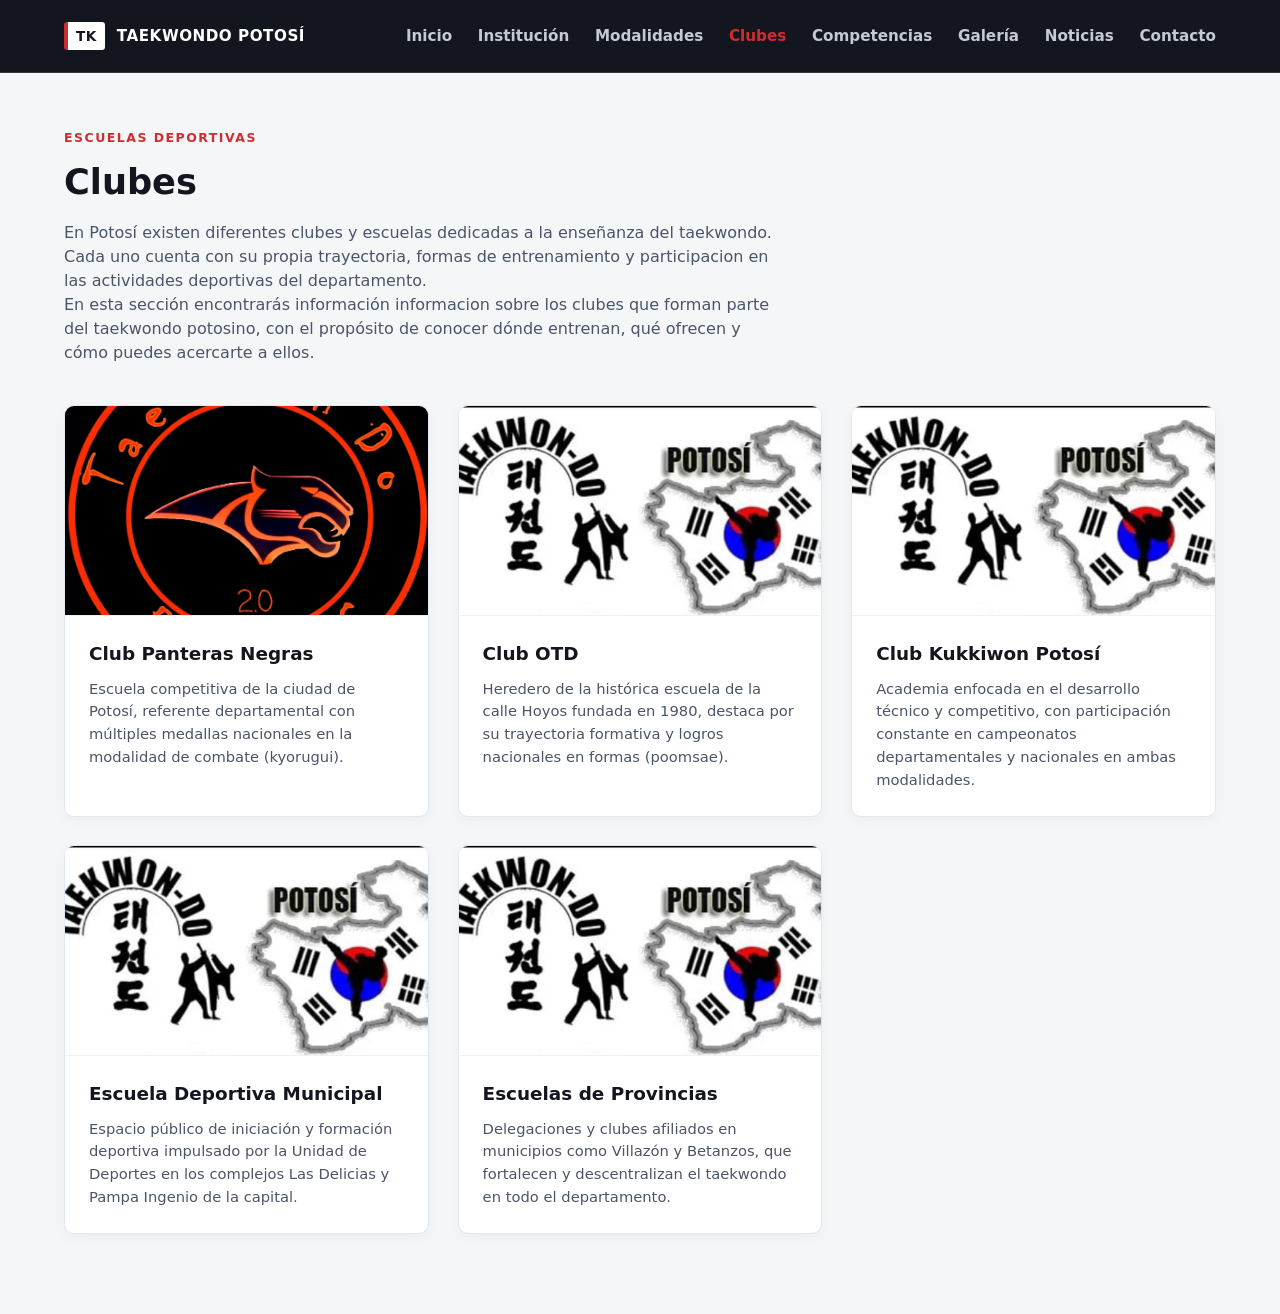
==== pages/clubes.html @ 77bbf228 "Actualizacion del proyecto web" ====
<!DOCTYPE html>
<html lang="es">
<head>
    <meta charset="UTF-8">
    <meta name="viewport" content="width=device-width, initial-scale=1.0">
    <title>Taekwondo Potosí | Insti</title>
    <link rel="stylesheet" href="../css/style.css">
</head>
<body>
    <header class="navbar">
        <div class="container nav-container">
            <a href="../index.html" class="brand">
                <span class="brand-badge">TK</span>
                <span class="brand-name">TAEKWONDO POTOSÍ</span>
            </a>
            <input type="checkbox" id="menu-check" class="menu-check">
            <label for="menu-check" class="menu-toggle" aria-label="Abrir menú">
                <span></span>
                <span></span>
                <span></span>
            </label>
            <nav class="nav-menu">
                <ul>
                    <li><a href="../index.html">Inicio</a></li>
                    <li><a href="institucion.html">Institución</a></li>
                    <li><a href="modalidades.html">Modalidades</a></li>
                    <li><a href="clubes.html" class="active">Clubes</a></li>
                    <li><a href="competencias.html">Competencias</a></li>
                    <li><a href="galeria.html">Galería</a></li>
                    <li><a href="noticias.html">Noticias</a></li>
                    <li><a href="contacto.html">Contacto</a></li>
                </ul>
            </nav>
        </div>
    </header>
    <!-- Contenido principal de Clubes -->
  <main class="page-light">
    <section class="section-clubs">
      <div class="container">
        
        <div class="section-intro">
          <span class="kicker-red">ESCUELAS DEPORTIVAS</span>
          <h1>Clubes</h1>
            <p>En Potosí existen diferentes clubes y escuelas dedicadas a la enseñanza del taekwondo. Cada uno cuenta con su propia trayectoria, formas de entrenamiento y participacion en las actividades deportivas del departamento.</p>
            <p>En esta sección encontrarás información informacion sobre los clubes que forman parte del taekwondo potosino, con el propósito de conocer dónde entrenan, qué ofrecen y cómo puedes acercarte a ellos.</p>
        </div>
        <div class="clubs-grid">
          <article class="club-card">
            <div class="club-img">
              <img src="../assets/img/WhatsApp Image 2026-11-20 at 23.37.33.jpeg" alt="Club Panteras Negras">
            </div>
            <div class="club-body">
              <h3>Club Panteras Negras</h3>
              <p>Escuela competitiva de la ciudad de Potosí, referente departamental con múltiples medallas nacionales en la modalidad de combate (kyorugui).</p>
            </div>
          </article>
          <article class="club-card">
            <div class="club-img">
              <img src="../assets/img/WhatsApp Image 2026-11-20 at 23.40.05 (1).jpeg" alt="Club OTD">
            </div>
            <div class="club-body">
              <h3>Club OTD</h3>
              <p>Heredero de la histórica escuela de la calle Hoyos fundada en 1980, destaca por su trayectoria formativa y logros nacionales en formas (poomsae).</p>
            </div>
          </article>
          <article class="club-card">
            <div class="club-img">
              <img src="../assets/img/WhatsApp Image 2026-11-20 at 23.40.05 (1).jpeg" alt="Club Kukkiwon Potosí">
            </div>
            <div class="club-body">
              <h3>Club Kukkiwon Potosí</h3>
              <p>Academia enfocada en el desarrollo técnico y competitivo, con participación constante en campeonatos departamentales y nacionales en ambas modalidades.</p>
            </div>
          </article>
          <article class="club-card">
            <div class="club-img">
              <img src="../assets/img/WhatsApp Image 2026-11-20 at 23.40.05 (1).jpeg" alt="Escuela Deportiva Municipal">
            </div>
            <div class="club-body">
              <h3>Escuela Deportiva Municipal</h3>
              <p>Espacio público de iniciación y formación deportiva impulsado por la Unidad de Deportes en los complejos Las Delicias y Pampa Ingenio de la capital.</p>
            </div>
          </article>
          <article class="club-card">
            <div class="club-img">
              <img src="../assets/img/WhatsApp Image 2026-11-20 at 23.40.05 (1).jpeg" alt="Escuelas de Provincias">
            </div>
            <div class="club-body">
              <h3>Escuelas de Provincias</h3>
              <p>Delegaciones y clubes afiliados en municipios como Villazón y Betanzos, que fortalecen y descentralizan el taekwondo en todo el departamento.</p>
            </div>
          </article>
        </div>
      </div>
    </section>
  </main>
</body>
</html>
---- css/style.css ----
:root {
    --bg-nav: #13161f;
    --bg-dark: #0f1219;
    --accent-red: #cf2e2e;
    --accent-red-hover: #b02323;
    --text-light: #ffffff;
    --text-muted: #c4c9d4;
    --border-subtle: rgba(255, 255, 255, 0.15);
}
* {
    margin: 0;
    padding: 0;
    box-sizing: border-box;
}
body {
    font-family: system-ui, -apple-system, 'Segoe UI', Roboto, Helvetica, Arial, sans-serif;
    background-color: var(--bg-dark);
    color: var(--text-light);
    line-height: 1.5;
}
.container {
    width: 90%;
    max-width: 1200px;
    margin: 0 auto;
}
.navbar {
    background-color: var(--bg-nav);
    border-bottom: 1px solid var(--border-subtle);
}
.nav-container {
    display: flex;
    flex-wrap: wrap;
    justify-content: space-between;
    align-items: center;
    min-height: 72px;
}
.brand {
    display: flex;
    align-items: center;
    gap: 12px;
    text-decoration: none;
    color: var(--text-light);
    font-weight: 800;
    font-size: 0.95rem;
    letter-spacing: 0.5px;
}
.brand-badge {
    background-color: #ffffff;
    color: #13161f;
    border-left: 4px solid var(--accent-red);
    padding: 4px 8px;
    border-radius: 3px;
    font-size: 0.85rem;
    font-weight: 900;
}
.menu-check {
    display: none;
}
.menu-toggle {
    display: flex;
    flex-direction: column;
    justify-content: center;
    align-items: center;
    gap: 5px;
    width: 42px;
    height: 38px;
    border: 1px solid var(--border-subtle);
    border-radius: 4px;
    cursor: pointer;
}
.menu-toggle span {
    display: block;
    width: 20px;
    height: 2px;
    background-color: var(--text-light);
}
.menu-check:checked ~ .nav-menu {
    display: block;
}
.nav-menu {
    display: none;
    width: 100%;
    border-top: 1px solid var(--border-subtle);
    padding: 1.2rem 0 1.8rem 0;
}
.nav-menu ul {
    list-style: none;
    display: flex;
    flex-direction: column;
    gap: 1.2rem;
}
.nav-menu a {
    color: var(--text-muted);
    text-decoration: none;
    font-weight: 600;
    font-size: 0.95rem;
    transition: color 0.2s;
}
.nav-menu a:hover,
.nav-menu a.active {
    color: var(--accent-red);
}
.hero {
    position: relative;
    min-height: calc(100vh - 72px);
    display: flex;
    align-items: center;
    background-image: url('../assets/img/FB_IMG_1795033793147.jpg');
    background-size: cover;
    background-position: center;
    background-repeat: no-repeat;
    padding: 3rem 0;
}
.hero-overlay {
    position: absolute;
    inset: 0;
    background: linear-gradient(to right, rgba(13, 16, 23, 0.92) 0%, rgba(13, 16, 23, 0.72) 55%, rgba(13, 16, 23, 0.45) 100%);
}
.hero .container {
    position: relative;
    z-index: 1;
}
.hero-content {
    max-width: 500px;
    text-align: left;
}
.hero-kicker {
    color: #ffffff;
    font-size: 0.78rem;
    font-weight: 700;
    letter-spacing: 2px;
    margin-bottom: 0.8rem;
}
.hero h1 {
    font-size: 2.3rem;
    line-height: 1.15;
    margin-bottom: 1.2rem;
    font-weight: 800;
}
.hero-description {
    color: var(--text-muted);
    font-size: 0.98rem;
    margin-bottom: 2rem;
}
.btn-primary {
    display: block;
    width: 100%;
    text-align: center;
    background-color: var(--accent-red);
    color: #ffffff;
    text-decoration: none;
    font-weight: 600;
    font-size: 0.9rem;
    padding: 0.95rem 1.8rem;
    border-radius: 6px;
    transition: background-color 0.2s;
}
.btn-primary:hover {
    background-color: var(--accent-red-hover);
}
@media (min-width: 992px) {
    .menu-toggle {
        display: none;
    }
    .nav-menu {
        display: block;
        width: auto;
        border-top: none;
        padding: 0;
    }
    .nav-menu ul {
        flex-direction: row;
        gap: 1.6rem;
    }
    .hero h1 {
        font-size: 3.1rem;
    }
    .btn-primary {
        display: inline-block;
        width: auto;
        padding: 0.9rem 1.8rem;
    }
}
body.light-page {
    background-color: #f4f6f9;
    color: #1e2430;
}
.institucion-section {
    padding: 4.5rem 0 5.5rem 0;
}
.institucion-grid {
    display: grid;
    grid-template-columns: 1fr;
    gap: 2.5rem;
    align-items: start;
}
.section-kicker {
    color: var(--accent-red);
    font-size: 0.78rem;
    font-weight: 700;
    letter-spacing: 2px;
    text-transform: uppercase;
    margin-bottom: 0.6rem;
}
.institucion-intro h1 {
    font-size: 2.2rem;
    color: #13161f;
    font-weight: 800;
    line-height: 1.2;
    margin-bottom: 1.2rem;
}
.intro-text {
    color: #4a5568;
    font-size: 1rem;
    line-height: 1.65;
    margin-bottom: 2rem;
}
.mision-vision-box {
    display: flex;
    flex-direction: column;
    gap: 1.2rem;
}
.mv-item {
    background-color: #ffffff;
    border-left: 4px solid #13161f;
    padding: 1.3rem 1.5rem;
    border-radius: 6px;
    box-shadow: 0 4px 15px rgba(19, 22, 31, 0.04);
}
.mv-item h3 {
    font-size: 1.05rem;
    color: #13161f;
    margin-bottom: 0.4rem;
    font-weight: 700;
}
.mv-item p {
    color: #4a5568;
    font-size: 0.92rem;
    line-height: 1.6;
}
.institucion-card {
    background-color: #ffffff;
    border-top: 3px solid var(--accent-red);
    border-radius: 8px;
    padding: 2.2rem;
    box-shadow: 0 10px 30px rgba(19, 22, 31, 0.06);
}
.card-block + .card-block {
    margin-top: 2rem;
    padding-top: 1.8rem;
    border-top: 1px solid #edf2f7;
}
.card-block h2 {
    font-size: 1.25rem;
    color: #13161f;
    font-weight: 700;
    margin-bottom: 0.8rem;
}
.card-block p {
    color: #4a5568;
    font-size: 0.95rem;
    line-height: 1.7;
}
/* Sección 5 Principios */
.principios-section {
    margin-top: 4.5rem;
    padding-top: 3.5rem;
    border-top: 1px solid #e2e8f0;
}
.principios-header {
    margin-bottom: 2rem;
}
.principios-header h2 {
    font-size: 1.8rem;
    color: #13161f;
    font-weight: 800;
}
.principios-grid {
    display: grid;
    grid-template-columns: 1fr;
    gap: 1.3rem;
}
.principio-card {
    background-color: #ffffff;
    padding: 1.6rem;
    border-radius: 8px;
    border-bottom: 3px solid transparent;
    box-shadow: 0 4px 15px rgba(19, 22, 31, 0.04);
    transition: transform 0.2s, border-color 0.2s;
}
.principio-card:hover {
    transform: translateY(-4px);
    border-bottom-color: var(--accent-red);
}
.principio-num {
    display: inline-block;
    font-size: 0.8rem;
    font-weight: 800;
    color: var(--accent-red);
    margin-bottom: 0.5rem;
}
.principio-card h3 {
    font-size: 1.05rem;
    color: #13161f;
    font-weight: 700;
    margin-bottom: 0.5rem;
}
.principio-card p {
    color: #4a5568;
    font-size: 0.9rem;
    line-height: 1.55;
}
@media (min-width: 600px) {
    .principios-grid {
        grid-template-columns: repeat(2, 1fr);
    }
}
@media (min-width: 900px) {
    .institucion-grid {
        grid-template-columns: 1fr 1.35fr;
        gap: 3.5rem;
    }
    .institucion-intro h1 {
        font-size: 2.5rem;
    }
    .principios-grid {
        grid-template-columns: repeat(3, 1fr);
    }
}
.modalidades-section {
    padding: 4.5rem 0 5.5rem 0;
}
.modalidades-header {
    max-width: 680px;
    margin-bottom: 2.5rem;
}
.modalidades-header h1 {
    font-size: 2.2rem;
    color: #13161f;
    font-weight: 800;
    line-height: 1.2;
    margin-bottom: 1rem;
}
.modalidades-grid {
    display: grid;
    grid-template-columns: 1fr;
    gap: 2rem;
}
.modalidad-card {
    background-color: #ffffff;
    border-radius: 8px;
    overflow: hidden;
    box-shadow: 0 10px 30px rgba(19, 22, 31, 0.06);
    display: flex;
    flex-direction: column;
}
.modalidad-img {
    width: 100%;
    height: 280px;
    background-color: #13161f;
    overflow: hidden;
}
.modalidad-img img {
    width: 100%;
    height: 100%;
    object-fit: cover;
    display: block;
    transition: transform 0.35s ease;
}
.modalidad-card:hover .modalidad-img img {
    transform: scale(1.03);
}
.modalidad-body {
    padding: 2rem;
    flex: 1;
}
.modalidad-tag {
    display: block;
    color: var(--accent-red);
    font-size: 0.78rem;
    font-weight: 700;
    letter-spacing: 1.5px;
    margin-bottom: 0.5rem;
}
.modalidad-body h2 {
    font-size: 1.5rem;
    color: #13161f;
    font-weight: 800;
    margin-bottom: 0.8rem;
}
.modalidad-body p {
    color: #4a5568;
    font-size: 0.95rem;
    line-height: 1.65;
    margin-bottom: 1.4rem;
}
.modalidad-list {
    list-style: none;
    border-top: 1px solid #edf2f7;
    padding-top: 1.2rem;
    display: flex;
    flex-direction: column;
    gap: 0.75rem;
}
.modalidad-list li {
    color: #4a5568;
    font-size: 0.9rem;
    line-height: 1.5;
}
.modalidad-list strong {
    color: #13161f;
}
.complementos-section {
    margin-top: 4.5rem;
    padding-top: 3.5rem;
    border-top: 1px solid #e2e8f0;
}
.complementos-header {
    margin-bottom: 2rem;
}
.complementos-header h2 {
    font-size: 1.8rem;
    color: #13161f;
    font-weight: 800;
}
.complementos-grid {
    display: grid;
    grid-template-columns: 1fr;
    gap: 1.5rem;
}
.complemento-card {
    background-color: #ffffff;
    padding: 1.8rem;
    border-radius: 8px;
    border-left: 4px solid #13161f;
    box-shadow: 0 4px 15px rgba(19, 22, 31, 0.04);
}
.complemento-card h3 {
    font-size: 1.1rem;
    color: #13161f;
    font-weight: 700;
    margin-bottom: 0.6rem;
}
.complemento-card p {
    color: #4a5568;
    font-size: 0.92rem;
    line-height: 1.6;
}
@media (min-width: 900px) {
    .modalidades-header h1 {
        font-size: 2.5rem;
    }
    .modalidades-grid {
        grid-template-columns: repeat(2, 1fr);
        gap: 2.5rem;
    }
    .modalidad-img {
        height: 320px;
    }
    .complementos-grid {
        grid-template-columns: repeat(3, 1fr);
    }
}
.page-light {
  background-color: #f5f6f8;
  color: #13161f;
  min-height: calc(100vh - 72px);
  padding: 3.5rem 0 5rem 0;
}
.section-intro {
  max-width: 720px;
  margin-bottom: 2.5rem;
}
.kicker-red {
  display: block;
  color: var(--accent-red);
  font-size: 0.78rem;
  font-weight: 800;
  letter-spacing: 1.5px;
  margin-bottom: 0.5rem;
}
.section-intro h1 {
  font-size: 2.2rem;
  font-weight: 800;
  color: #13161f;
  margin-bottom: 0.8rem;
}
.section-intro p {
  color: #4a5568;
  font-size: 1rem;
}
.clubs-grid {
  display: grid;
  grid-template-columns: repeat(3, 1fr);
  gap: 1.8rem;
}
.club-card {
  background-color: #ffffff;
  border-radius: 10px;
  overflow: hidden;
  border: 1px solid #e2e8f0;
  box-shadow: 0 4px 12px rgba(0, 0, 0, 0.04);
  display: flex;
  flex-direction: column;
}
.club-img {
  width: 100%;
  height: 210px;
  background-color: #ffffff;
  border-bottom: 1px solid #edf2f7;
  display: flex;
  align-items: center;
  justify-content: center;
  overflow: hidden;
}
.club-img img {
  width: 100%;
  height: 100%;
  object-fit: cover;
}
.club-body {
  padding: 1.5rem;
}
.club-body h3 {
  font-size: 1.15rem;
  font-weight: 700;
  color: #13161f;
  margin-bottom: 0.6rem;
}
.club-body p {
  color: #4a5568;
  font-size: 0.92rem;
  line-height: 1.55;
}
@media (max-width: 900px) {
  .clubs-grid {
    grid-template-columns: repeat(2, 1fr);
  }
}
@media (max-width: 600px) {
  .clubs-grid {
    grid-template-columns: 1fr;
  }
}
.page-dark {
  background-color: #161b26;
  color: #ffffff;
  min-height: calc(100vh - 72px);
  padding: 3.5rem 0 5rem 0;
}
.section-intro-dark {
  max-width: 720px;
  margin-bottom: 2.5rem;
}
.section-intro-dark h1 {
  font-size: 2.2rem;
  font-weight: 800;
  color: #ffffff;
  margin-bottom: 0.8rem;
}
.section-intro-dark p {
  color: #c4c9d4;
  font-size: 1rem;
  line-height: 1.6;
}
.competencias-grid {
  display: grid;
  grid-template-columns: repeat(2, 1fr);
  gap: 2rem;
}
.comp-card {
  background-color: #1d2331;
  border: 1px solid rgba(255, 255, 255, 0.12);
  border-radius: 10px;
  overflow: hidden;
  display: flex;
  flex-direction: column;
}
.comp-img {
  width: 100%;
  height: 260px;
  overflow: hidden;
}
.comp-img img {
  width: 100%;
  height: 100%;
  object-fit: cover;
}
.comp-body {
  padding: 1.8rem;
}
.comp-body h3 {
  font-size: 1.25rem;
  font-weight: 700;
  color: #ffffff;
  margin-bottom: 0.7rem;
}
.comp-body p {
  color: #c4c9d4;
  font-size: 0.95rem;
  line-height: 1.6;
}
@media (max-width: 900px) {
  .competencias-grid {
    gap: 1.5rem;
  }
  .comp-img {
    height: 220px;
  }
  .comp-body {
    padding: 1.4rem;
  }
}
@media (max-width: 600px) {
  .page-dark {
    padding: 2.5rem 0 3.5rem 0;
  }
  .section-intro-dark h1 {
    font-size: 1.8rem;
  }
  .competencias-grid {
    grid-template-columns: 1fr;
    gap: 1.5rem;
  }
  .comp-img {
    height: 190px;
  }
}
.galeria-section {
    padding: 60px 0 80px;
}
.galeria-header {
    max-width: 700px;
    margin-bottom: 45px;
}
.galeria-bloque {
    margin-bottom: 60px;
}
.bloque-titulo {
    margin-bottom: 24px;
    border-left: 4px solid #c8102e;
    padding-left: 14px;
}
.bloque-titulo h2 {
    font-size: 1.7rem;
    margin-bottom: 4px;
}
.bloque-titulo p {
    color: #555;
    font-size: 0.95rem;
}
.entrenamiento-layout {
    display: grid;
    grid-template-columns: 1.4fr 1fr;
    gap: 24px;
    align-items: stretch;
}
.video-card {
    background: #ffffff;
    border-radius: 14px;
    overflow: hidden;
    box-shadow: 0 8px 24px rgba(0, 0, 0, 0.08);
    display: flex;
    flex-direction: column;
}
.video-card video {
    width: 100%;
    height: 100%;
    min-height: 320px;
    max-height: 440px;
    object-fit: cover;
    background: #0f172a;
    display: block;
}
.media-caption {
    padding: 16px 20px;
}
.media-caption span {
    display: inline-block;
    font-size: 0.75rem;
    font-weight: 700;
    letter-spacing: 1px;
    color: #c8102e;
    margin-bottom: 4px;
}
.media-caption p {
    font-weight: 600;
    color: #1e293b;
}
.entrenamiento-fotos {
    display: grid;
    grid-template-rows: 1fr 1fr;
    gap: 20px;
}
.competencias-grid {
    display: grid;
    grid-template-columns: repeat(3, 1fr);
    gap: 24px;
}
.galeria-card {
    position: relative;
    background: #ffffff;
    border-radius: 14px;
    overflow: hidden;
    box-shadow: 0 8px 24px rgba(0, 0, 0, 0.07);
    transition: transform 0.25s ease, box-shadow 0.25s ease;
    margin: 0;
}
.galeria-card:hover {
    transform: translateY(-5px);
    box-shadow: 0 14px 30px rgba(0, 0, 0, 0.12);
}
.galeria-card img {
    width: 100%;
    height: 220px;
    object-fit: cover;
    display: block;
}
.entrenamiento-fotos .galeria-card img {
    height: 165px;
}
.galeria-badge {
    position: absolute;
    top: 14px;
    left: 14px;
    background: rgba(15, 23, 42, 0.85);
    color: #ffffff;
    font-size: 0.72rem;
    font-weight: 700;
    letter-spacing: 0.8px;
    padding: 5px 10px;
    border-radius: 6px;
}
.galeria-card figcaption {
    padding: 16px 18px;
    font-size: 0.92rem;
    color: #334155;
}
.galeria-card figcaption h3 {
    font-size: 1.05rem;
    color: #0f172a;
    margin-bottom: 6px;
}
@media (max-width: 900px) {
    .entrenamiento-layout {
        grid-template-columns: 1fr;
    }

    .entrenamiento-fotos {
        grid-template-rows: auto;
        grid-template-columns: 1fr 1fr;
    }

    .competencias-grid {
        grid-template-columns: repeat(2, 1fr);
    }
}
@media (max-width: 600px) {
    .galeria-section {
        padding: 40px 0 60px;
    }
    .bloque-titulo h2 {
        font-size: 1.4rem;
    }
    .video-card video {
        min-height: 220px;
    }
    .entrenamiento-fotos {
        grid-template-columns: 1fr;
    }
    .competencias-grid {
        grid-template-columns: 1fr;
    }
    .galeria-card img,
    .entrenamiento-fotos .galeria-card img {
        height: 200px;
    }
}
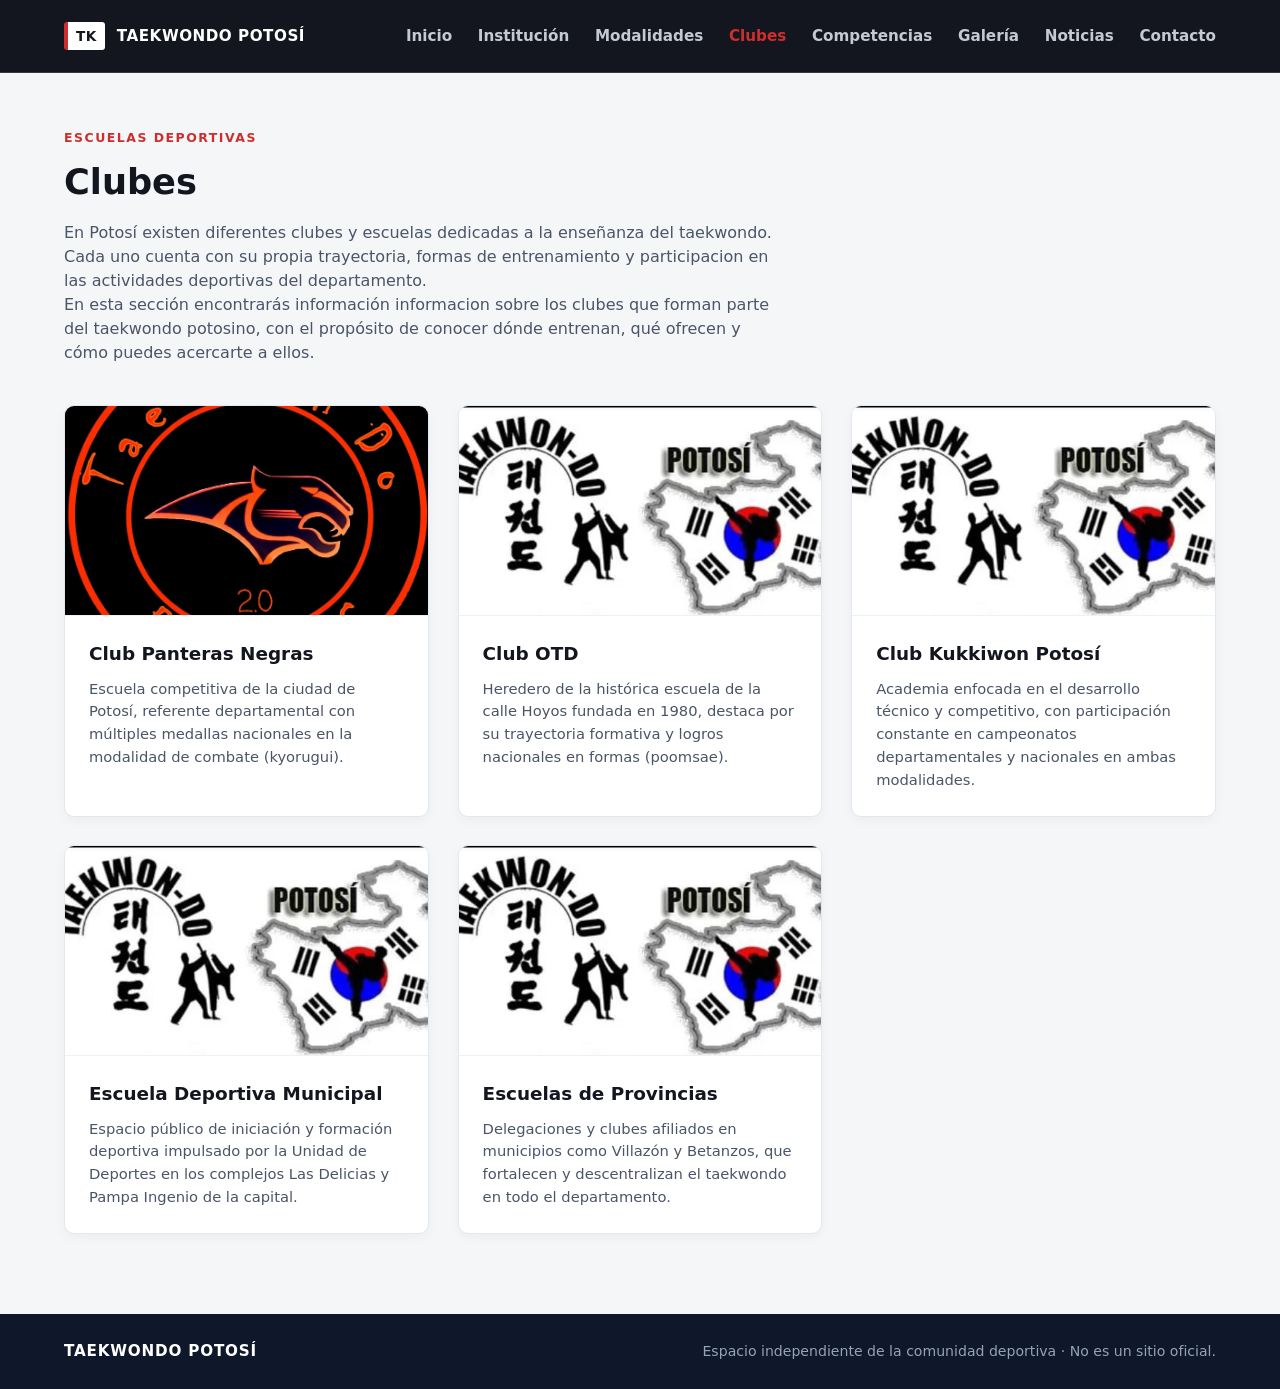
==== commit e6b32906: "Ultimas modificaciones de la pagina web" ====
--- a/pages/clubes.html
+++ b/pages/clubes.html
@@ -3,7 +3,7 @@
 <head>
     <meta charset="UTF-8">
     <meta name="viewport" content="width=device-width, initial-scale=1.0">
-    <title>Taekwondo Potosí | Insti</title>
+    <title>Taekwondo Potosí | Clubes</title>
     <link rel="stylesheet" href="../css/style.css">
 </head>
 <body>
@@ -33,7 +33,6 @@
             </nav>
         </div>
     </header>
-    <!-- Contenido principal de Clubes -->
   <main class="page-light">
     <section class="section-clubs">
       <div class="container">
@@ -94,5 +93,11 @@
       </div>
     </section>
   </main>
+  <footer class="site-footer">
+    <div class="container footer-container">
+        <span class="footer-brand">TAEKWONDO POTOSÍ</span>
+        <p class="footer-note">Espacio independiente de la comunidad deportiva · No es un sitio oficial.</p>
+    </div>
+</footer>
 </body>
 </html>
--- a/css/style.css
+++ b/css/style.css
@@ -17,6 +17,9 @@
     background-color: var(--bg-dark);
     color: var(--text-light);
     line-height: 1.5;
+    min-height: 100vh;
+    display: flex;
+    flex-direction: column;
 }
 .container {
     width: 90%;
@@ -775,4 +778,331 @@
     .entrenamiento-fotos .galeria-card img {
         height: 200px;
     }
+}
+.noticias-section {
+    padding: 60px 0 80px;
+}
+
+.noticias-header {
+    max-width: 720px;
+    margin-bottom: 40px;
+}
+.noticia-destacada {
+    display: grid;
+    grid-template-columns: 1.1fr 1fr;
+    background: #ffffff;
+    border-radius: 16px;
+    overflow: hidden;
+    box-shadow: 0 10px 28px rgba(0, 0, 0, 0.08);
+    margin-bottom: 50px;
+}
+.noticia-destacada-img {
+    position: relative;
+    min-height: 320px;
+}
+.noticia-destacada-img img {
+    width: 100%;
+    height: 100%;
+    object-fit: cover;
+    display: block;
+}
+.noticia-destacada-body {
+    padding: 36px;
+    display: flex;
+    flex-direction: column;
+    justify-content: center;
+}
+.noticia-fecha {
+    display: block;
+    font-size: 0.78rem;
+    font-weight: 700;
+    letter-spacing: 0.8px;
+    color: #64748b;
+    margin-bottom: 10px;
+}
+.noticia-destacada-body h2 {
+    font-size: 1.65rem;
+    line-height: 1.3;
+    color: #0f172a;
+    margin-bottom: 14px;
+}
+.noticia-destacada-body p {
+    color: #475569;
+    line-height: 1.65;
+}
+
+.noticias-subtitulo {
+    border-left: 4px solid #c8102e;
+    padding-left: 14px;
+    margin-bottom: 24px;
+}
+.noticias-subtitulo h2 {
+    font-size: 1.5rem;
+    color: #0f172a;
+    margin-bottom: 4px;
+}
+.noticias-subtitulo p {
+    font-size: 0.95rem;
+    color: #64748b;
+}
+.noticias-grid {
+    display: grid;
+    grid-template-columns: repeat(2, 1fr);
+    gap: 28px;
+}
+.noticia-card {
+    background: #ffffff;
+    border-radius: 14px;
+    overflow: hidden;
+    box-shadow: 0 8px 24px rgba(0, 0, 0, 0.07);
+    transition: transform 0.25s ease, box-shadow 0.25s ease;
+    display: flex;
+    flex-direction: column;
+}
+.noticia-card:hover {
+    transform: translateY(-5px);
+    box-shadow: 0 14px 30px rgba(0, 0, 0, 0.12);
+}
+.noticia-card-media {
+    position: relative;
+    height: 240px;
+    background: #0f172a;
+}
+.noticia-card-media img,
+.noticia-card-media video {
+    width: 100%;
+    height: 100%;
+    object-fit: cover;
+    display: block;
+}
+.noticia-tag {
+    position: absolute;
+    top: 14px;
+    left: 14px;
+    z-index: 2;
+    background: #c8102e;
+    color: #ffffff;
+    font-size: 0.72rem;
+    font-weight: 700;
+    letter-spacing: 0.8px;
+    padding: 5px 10px;
+    border-radius: 6px;
+    pointer-events: none;
+}
+.noticia-tag.tag-convocatoria {
+    background: #0f172a;
+}
+.noticia-card-body {
+    padding: 24px;
+    flex: 1;
+}
+.noticia-card-body h3 {
+    font-size: 1.2rem;
+    line-height: 1.35;
+    color: #0f172a;
+    margin-bottom: 10px;
+}
+.noticia-card-body p {
+    font-size: 0.94rem;
+    line-height: 1.6;
+    color: #475569;
+}
+@media (max-width: 900px) {
+    .noticia-destacada {
+        grid-template-columns: 1fr;
+    }
+
+    .noticia-destacada-img {
+        min-height: 260px;
+        max-height: 360px;
+    }
+
+    .noticia-destacada-body {
+        padding: 28px;
+    }
+
+    .noticias-grid {
+        gap: 20px;
+    }
+}
+@media (max-width: 600px) {
+    .noticias-section {
+        padding: 40px 0 60px;
+    }
+
+    .noticia-destacada-body {
+        padding: 20px;
+    }
+
+    .noticia-destacada-body h2 {
+        font-size: 1.35rem;
+    }
+
+    .noticias-grid {
+        grid-template-columns: 1fr;
+        gap: 20px;
+    }
+
+    .noticia-card-media {
+        height: 210px;
+    }
+
+    .noticia-card-body {
+        padding: 20px;
+    }
+}
+.contacto-section {
+    padding: 60px 0 80px;
+}
+.contacto-grid {
+    display: grid;
+    grid-template-columns: 1fr 1.25fr;
+    gap: 48px;
+    align-items: start;
+}
+.contacto-info h1 {
+    margin-bottom: 14px;
+}
+.contacto-info .intro-text {
+    margin-bottom: 32px;
+}
+.info-item {
+    margin-bottom: 24px;
+}
+.info-item h3 {
+    font-size: 1.05rem;
+    color: #0f172a;
+    margin-bottom: 6px;
+}
+.info-item p {
+    color: #475569;
+    font-size: 0.96rem;
+    line-height: 1.6;
+}
+.contacto-card {
+    background: #ffffff;
+    padding: 36px;
+    border-radius: 16px;
+    box-shadow: 0 10px 28px rgba(0, 0, 0, 0.07);
+}
+.contacto-card h2 {
+    font-size: 1.45rem;
+    color: #0f172a;
+    margin-bottom: 6px;
+}
+.form-subtext {
+    color: #64748b;
+    font-size: 0.92rem;
+    margin-bottom: 24px;
+}
+.contacto-form .form-row {
+    display: grid;
+    grid-template-columns: 1fr 1fr;
+    gap: 16px;
+}
+.form-group {
+    display: flex;
+    flex-direction: column;
+    margin-bottom: 18px;
+}
+.form-group label {
+    font-size: 0.88rem;
+    font-weight: 600;
+    color: #1e293b;
+    margin-bottom: 6px;
+}
+.form-group input,
+.form-group textarea {
+    width: 100%;
+    padding: 11px 14px;
+    border: 1px solid #cbd5e1;
+    border-radius: 8px;
+    font-family: inherit;
+    font-size: 0.95rem;
+    color: #0f172a;
+    background: #f8fafc;
+    transition: border-color 0.2s ease, background 0.2s ease;
+}
+.form-group input:focus,
+.form-group textarea:focus {
+    outline: none;
+    border-color: #c8102e;
+    background: #ffffff;
+}
+.btn-enviar {
+    background: #c8102e;
+    color: #ffffff;
+    border: none;
+    padding: 12px 24px;
+    border-radius: 8px;
+    font-size: 0.95rem;
+    font-weight: 700;
+    cursor: pointer;
+    transition: background 0.2s ease;
+}
+.btn-enviar:hover {
+    background: #a30d25;
+}
+@media (max-width: 900px) {
+    .contacto-grid {
+        grid-template-columns: 1fr;
+        gap: 32px;
+    }
+
+    .contacto-card {
+        padding: 28px;
+    }
+}
+@media (max-width: 600px) {
+    .contacto-section {
+        padding: 40px 0 60px;
+    }
+    .contacto-card {
+        padding: 20px;
+    }
+    .contacto-form .form-row {
+        grid-template-columns: 1fr;
+        gap: 0;
+    }
+    .btn-enviar {
+        width: 100%;
+    }
+}
+.site-footer {
+    background: #0f172a;
+    color: #cbd5e1;
+    padding: 26px 0;
+    margin-top: auto;
+}
+.footer-container {
+    display: flex;
+    justify-content: space-between;
+    align-items: center;
+    gap: 16px;
+}
+.footer-brand {
+    color: #ffffff;
+    font-weight: 800;
+    font-size: 0.95rem;
+    letter-spacing: 0.8px;
+}
+.footer-note {
+    font-size: 0.88rem;
+    color: #94a3b8;
+    margin: 0;
+}
+@media (max-width: 900px) {
+    .site-footer {
+        padding: 22px 0;
+    }
+}
+@media (max-width: 600px) {
+    .footer-container {
+        flex-direction: column;
+        text-align: center;
+        gap: 8px;
+    }
+    .footer-note {
+        font-size: 0.82rem;
+    }
 }
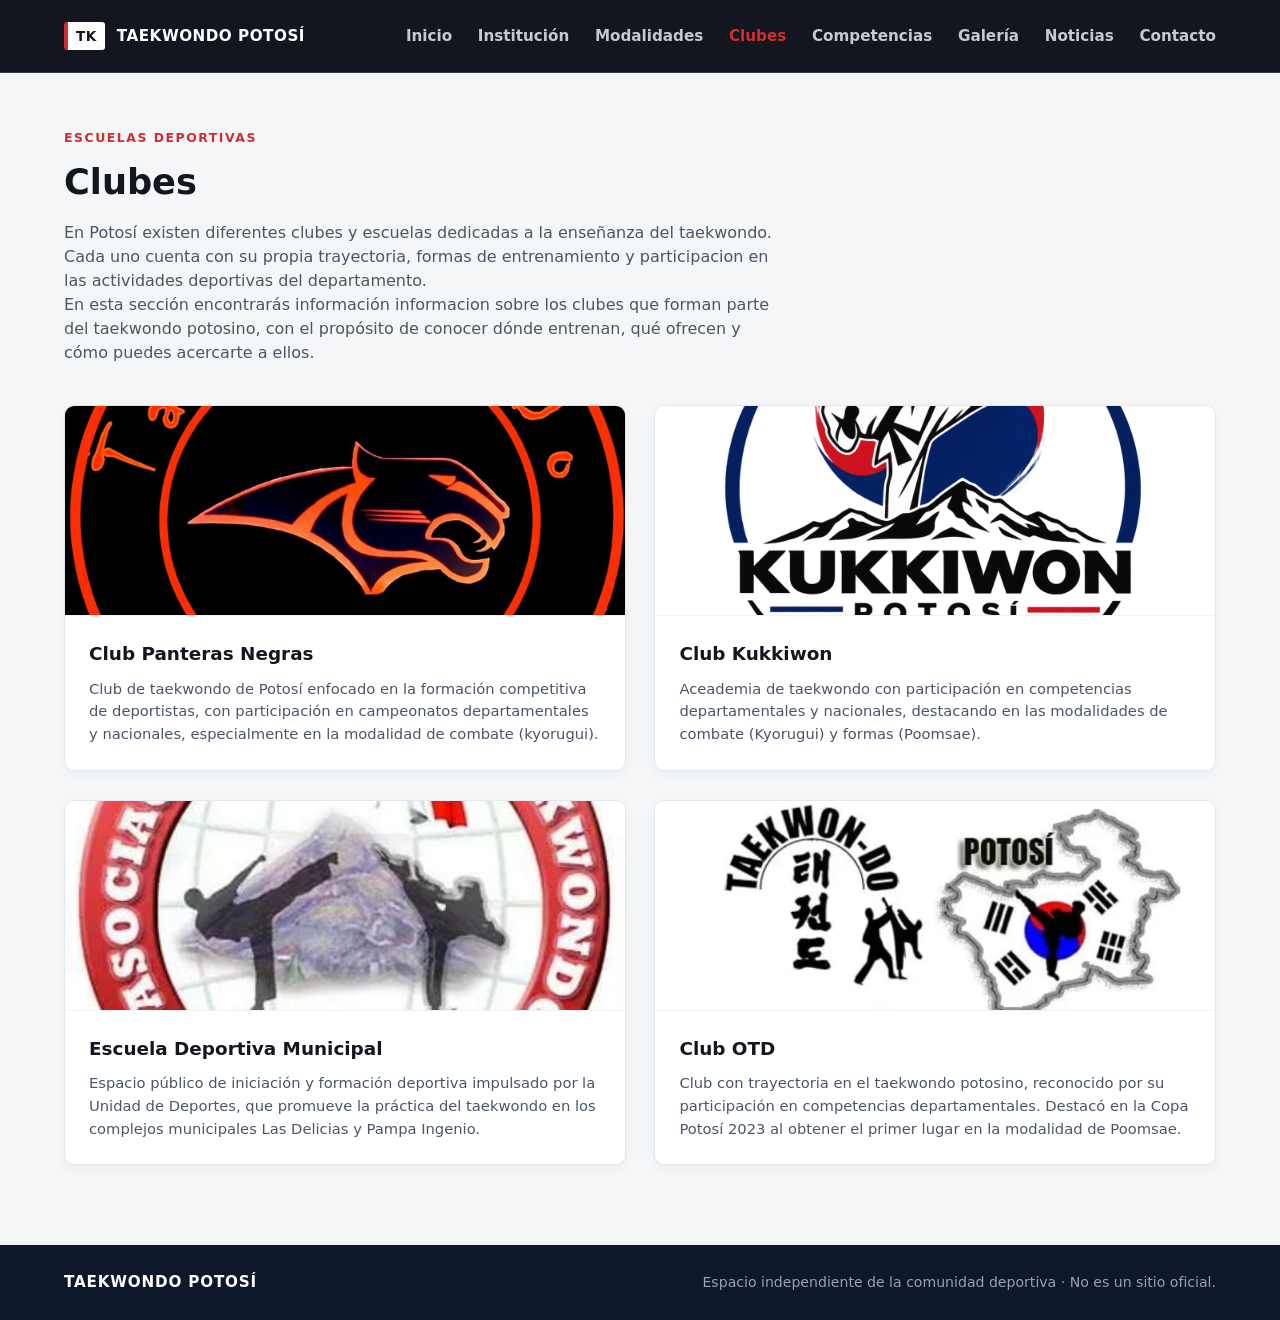
==== commit b5c8a201: "Nuevos detalles actualizados" ====
--- a/pages/clubes.html
+++ b/pages/clubes.html
@@ -46,47 +46,38 @@
         <div class="clubs-grid">
           <article class="club-card">
             <div class="club-img">
-              <img src="../assets/img/WhatsApp Image 2026-11-20 at 23.37.33.jpeg" alt="Club Panteras Negras">
+              <img src="../assets/img/Logo-Panteras-Negras.jpeg" alt="Club Panteras Negras">
             </div>
             <div class="club-body">
               <h3>Club Panteras Negras</h3>
-              <p>Escuela competitiva de la ciudad de Potosí, referente departamental con múltiples medallas nacionales en la modalidad de combate (kyorugui).</p>
+              <p>Club de taekwondo de Potosí enfocado en la formación competitiva de deportistas, con participación en campeonatos departamentales y nacionales, especialmente en la modalidad de combate (kyorugui).</p>
             </div>
           </article>
           <article class="club-card">
             <div class="club-img">
-              <img src="../assets/img/WhatsApp Image 2026-11-20 at 23.40.05 (1).jpeg" alt="Club OTD">
+              <img src="../assets/img/kukkiwon-logo-provicional.png" alt="Club kukkiwon Potosí">
             </div>
             <div class="club-body">
-              <h3>Club OTD</h3>
-              <p>Heredero de la histórica escuela de la calle Hoyos fundada en 1980, destaca por su trayectoria formativa y logros nacionales en formas (poomsae).</p>
+              <h3>Club Kukkiwon</h3>
+              <p>Aceademia de taekwondo con participación en competencias departamentales y nacionales, destacando en las modalidades de combate (Kyorugui) y formas (Poomsae).</p>
             </div>
           </article>
           <article class="club-card">
             <div class="club-img">
-              <img src="../assets/img/WhatsApp Image 2026-11-20 at 23.40.05 (1).jpeg" alt="Club Kukkiwon Potosí">
+              <img src="../assets/img/Escuela-deportiva-tkd.jpeg" alt="Escuela Deportiva Municipal">
             </div>
             <div class="club-body">
-              <h3>Club Kukkiwon Potosí</h3>
-              <p>Academia enfocada en el desarrollo técnico y competitivo, con participación constante en campeonatos departamentales y nacionales en ambas modalidades.</p>
+              <h3>Escuela Deportiva Municipal</h3>
+              <p>Espacio público de iniciación y formación deportiva impulsado por la Unidad de Deportes, que promueve la práctica del taekwondo en los complejos municipales Las Delicias y Pampa Ingenio.</p>
             </div>
           </article>
           <article class="club-card">
             <div class="club-img">
-              <img src="../assets/img/WhatsApp Image 2026-11-20 at 23.40.05 (1).jpeg" alt="Escuela Deportiva Municipal">
+              <img src="../assets/img/Logo-de-Referencia.jpeg" alt="Club OTD">
             </div>
             <div class="club-body">
-              <h3>Escuela Deportiva Municipal</h3>
-              <p>Espacio público de iniciación y formación deportiva impulsado por la Unidad de Deportes en los complejos Las Delicias y Pampa Ingenio de la capital.</p>
-            </div>
-          </article>
-          <article class="club-card">
-            <div class="club-img">
-              <img src="../assets/img/WhatsApp Image 2026-11-20 at 23.40.05 (1).jpeg" alt="Escuelas de Provincias">
-            </div>
-            <div class="club-body">
-              <h3>Escuelas de Provincias</h3>
-              <p>Delegaciones y clubes afiliados en municipios como Villazón y Betanzos, que fortalecen y descentralizan el taekwondo en todo el departamento.</p>
+              <h3>Club OTD</h3>
+              <p>Club con trayectoria en el taekwondo potosino, reconocido por su participación en competencias departamentales. Destacó en la Copa Potosí 2023 al obtener el primer lugar en la modalidad de Poomsae.</p>
             </div>
           </article>
         </div>
--- a/css/style.css
+++ b/css/style.css
@@ -30,6 +30,7 @@
     background-color: var(--bg-nav);
     border-bottom: 1px solid var(--border-subtle);
 }
+
 .nav-container {
     display: flex;
     flex-wrap: wrap;
@@ -56,41 +57,15 @@
     font-size: 0.85rem;
     font-weight: 900;
 }
-.menu-check {
+.menu-check,
+.menu-toggle {
     display: none;
-}
-.menu-toggle {
-    display: flex;
-    flex-direction: column;
-    justify-content: center;
-    align-items: center;
-    gap: 5px;
-    width: 42px;
-    height: 38px;
-    border: 1px solid var(--border-subtle);
-    border-radius: 4px;
-    cursor: pointer;
-}
-.menu-toggle span {
-    display: block;
-    width: 20px;
-    height: 2px;
-    background-color: var(--text-light);
-}
-.menu-check:checked ~ .nav-menu {
-    display: block;
-}
-.nav-menu {
-    display: none;
-    width: 100%;
-    border-top: 1px solid var(--border-subtle);
-    padding: 1.2rem 0 1.8rem 0;
 }
 .nav-menu ul {
     list-style: none;
     display: flex;
-    flex-direction: column;
-    gap: 1.2rem;
+    flex-direction: row;
+    gap: 1.6rem;
 }
 .nav-menu a {
     color: var(--text-muted);
@@ -135,7 +110,7 @@
     margin-bottom: 0.8rem;
 }
 .hero h1 {
-    font-size: 2.3rem;
+    font-size: 3.1rem;
     line-height: 1.15;
     margin-bottom: 1.2rem;
     font-weight: 800;
@@ -146,44 +121,69 @@
     margin-bottom: 2rem;
 }
 .btn-primary {
-    display: block;
-    width: 100%;
-    text-align: center;
+    display: inline-block;
     background-color: var(--accent-red);
     color: #ffffff;
     text-decoration: none;
     font-weight: 600;
     font-size: 0.9rem;
-    padding: 0.95rem 1.8rem;
+    padding: 0.9rem 1.8rem;
     border-radius: 6px;
     transition: background-color 0.2s;
 }
 .btn-primary:hover {
     background-color: var(--accent-red-hover);
 }
-@media (min-width: 992px) {
+
+@media (max-width: 1100px) {
     .menu-toggle {
+        display: flex;
+        flex-direction: column;
+        justify-content: center;
+        align-items: center;
+        gap: 5px;
+        width: 42px;
+        height: 38px;
+        border: 1px solid var(--border-subtle);
+        border-radius: 4px;
+        cursor: pointer;
+    }
+    .menu-toggle span {
+        display: block;
+        width: 20px;
+        height: 2px;
+        background-color: var(--text-light);
+    }
+    .menu-check:checked ~ .nav-menu {
+        display: block;
+    }
+    .nav-menu {
         display: none;
-    }
-    .nav-menu {
+        width: 100%;
+        border-top: 1px solid var(--border-subtle);
+        padding: 1.2rem 0 1.8rem 0;
+    }
+    .nav-menu ul {
+        flex-direction: column;
+        gap: 1.2rem;
+    }
+    .hero h1 {
+        font-size: 2.6rem;
+    }
+}
+@media (max-width: 600px) {
+    .hero h1 {
+        font-size: 2.2rem;
+    }
+
+    .btn-primary {
         display: block;
-        width: auto;
-        border-top: none;
-        padding: 0;
-    }
-    .nav-menu ul {
-        flex-direction: row;
-        gap: 1.6rem;
-    }
-    .hero h1 {
-        font-size: 3.1rem;
-    }
-    .btn-primary {
-        display: inline-block;
-        width: auto;
-        padding: 0.9rem 1.8rem;
-    }
-}
+        width: 100%;
+        text-align: center;
+        padding: 0.95rem 1.8rem;
+    }
+}
+/*------------------------------------------------*/
 body.light-page {
     background-color: #f4f6f9;
     color: #1e2430;
@@ -264,7 +264,6 @@
     font-size: 0.95rem;
     line-height: 1.7;
 }
-/* Sección 5 Principios */
 .principios-section {
     margin-top: 4.5rem;
     padding-top: 3.5rem;
@@ -318,7 +317,7 @@
         grid-template-columns: repeat(2, 1fr);
     }
 }
-@media (min-width: 900px) {
+@media (min-width: 1100px) {
     .institucion-grid {
         grid-template-columns: 1fr 1.35fr;
         gap: 3.5rem;
@@ -330,15 +329,17 @@
         grid-template-columns: repeat(3, 1fr);
     }
 }
+/*------------------------------------------------------*/
 .modalidades-section {
     padding: 4.5rem 0 5.5rem 0;
 }
+
 .modalidades-header {
     max-width: 680px;
     margin-bottom: 2.5rem;
 }
 .modalidades-header h1 {
-    font-size: 2.2rem;
+    font-size: 2.5rem;
     color: #13161f;
     font-weight: 800;
     line-height: 1.2;
@@ -346,8 +347,8 @@
 }
 .modalidades-grid {
     display: grid;
-    grid-template-columns: 1fr;
-    gap: 2rem;
+    grid-template-columns: repeat(2, 1fr);
+    gap: 2.5rem;
 }
 .modalidad-card {
     background-color: #ffffff;
@@ -359,7 +360,7 @@
 }
 .modalidad-img {
     width: 100%;
-    height: 280px;
+    height: 320px;
     background-color: #13161f;
     overflow: hidden;
 }
@@ -428,7 +429,7 @@
 }
 .complementos-grid {
     display: grid;
-    grid-template-columns: 1fr;
+    grid-template-columns: repeat(3, 1fr);
     gap: 1.5rem;
 }
 .complemento-card {
@@ -449,21 +450,47 @@
     font-size: 0.92rem;
     line-height: 1.6;
 }
-@media (min-width: 900px) {
+@media (max-width: 1100px) {
     .modalidades-header h1 {
-        font-size: 2.5rem;
-    }
+        font-size: 2.2rem;
+    }
+
     .modalidades-grid {
+        grid-template-columns: 1fr;
+        gap: 2rem;
+    }
+
+    .modalidad-img {
+        height: 280px;
+    }
+
+    .complementos-grid {
         grid-template-columns: repeat(2, 1fr);
-        gap: 2.5rem;
+    }
+}
+@media (max-width: 600px) {
+    .modalidades-section {
+        padding: 3rem 0 4rem 0;
+    }
+    .modalidades-header h1 {
+        font-size: 1.9rem;
     }
     .modalidad-img {
-        height: 320px;
+        height: 220px;
+    }
+    .modalidad-body {
+        padding: 1.4rem;
+    }
+    .complementos-section {
+        margin-top: 3rem;
+        padding-top: 2.5rem;
     }
     .complementos-grid {
-        grid-template-columns: repeat(3, 1fr);
-    }
-}
+        grid-template-columns: 1fr;
+    }
+
+}
+/*----------------------------------------------------*/
 .page-light {
   background-color: #f5f6f8;
   color: #13161f;
@@ -494,7 +521,7 @@
 }
 .clubs-grid {
   display: grid;
-  grid-template-columns: repeat(3, 1fr);
+  grid-template-columns: 1fr 1fr;
   gap: 1.8rem;
 }
 .club-card {
@@ -535,7 +562,7 @@
   font-size: 0.92rem;
   line-height: 1.55;
 }
-@media (max-width: 900px) {
+@media (max-width: 1100px) {
   .clubs-grid {
     grid-template-columns: repeat(2, 1fr);
   }
@@ -545,6 +572,7 @@
     grid-template-columns: 1fr;
   }
 }
+/*-------------------------------------------*/
 .page-dark {
   background-color: #161b26;
   color: #ffffff;
@@ -603,7 +631,7 @@
   font-size: 0.95rem;
   line-height: 1.6;
 }
-@media (max-width: 900px) {
+@media (max-width: 1100px) {
   .competencias-grid {
     gap: 1.5rem;
   }
@@ -744,7 +772,7 @@
     color: #0f172a;
     margin-bottom: 6px;
 }
-@media (max-width: 900px) {
+@media (max-width: 1100px) {
     .entrenamiento-layout {
         grid-template-columns: 1fr;
     }
@@ -779,10 +807,10 @@
         height: 200px;
     }
 }
+/*--------------------------------------------*/
 .noticias-section {
     padding: 60px 0 80px;
 }
-
 .noticias-header {
     max-width: 720px;
     margin-bottom: 40px;
@@ -830,7 +858,6 @@
     color: #475569;
     line-height: 1.65;
 }
-
 .noticias-subtitulo {
     border-left: 4px solid #c8102e;
     padding-left: 14px;
@@ -907,20 +934,17 @@
     line-height: 1.6;
     color: #475569;
 }
-@media (max-width: 900px) {
+@media (max-width: 1100px) {
     .noticia-destacada {
         grid-template-columns: 1fr;
     }
-
     .noticia-destacada-img {
         min-height: 260px;
         max-height: 360px;
     }
-
     .noticia-destacada-body {
         padding: 28px;
     }
-
     .noticias-grid {
         gap: 20px;
     }
@@ -929,28 +953,24 @@
     .noticias-section {
         padding: 40px 0 60px;
     }
-
     .noticia-destacada-body {
         padding: 20px;
     }
-
     .noticia-destacada-body h2 {
         font-size: 1.35rem;
     }
-
     .noticias-grid {
         grid-template-columns: 1fr;
         gap: 20px;
     }
-
     .noticia-card-media {
         height: 210px;
     }
-
     .noticia-card-body {
         padding: 20px;
     }
 }
+/*-----------------------------------------------------------*/
 .contacto-section {
     padding: 60px 0 80px;
 }
@@ -1043,12 +1063,11 @@
 .btn-enviar:hover {
     background: #a30d25;
 }
-@media (max-width: 900px) {
+@media (max-width: 1100px) {
     .contacto-grid {
         grid-template-columns: 1fr;
         gap: 32px;
     }
-
     .contacto-card {
         padding: 28px;
     }
@@ -1091,7 +1110,7 @@
     color: #94a3b8;
     margin: 0;
 }
-@media (max-width: 900px) {
+@media (max-width: 1100px) {
     .site-footer {
         padding: 22px 0;
     }
